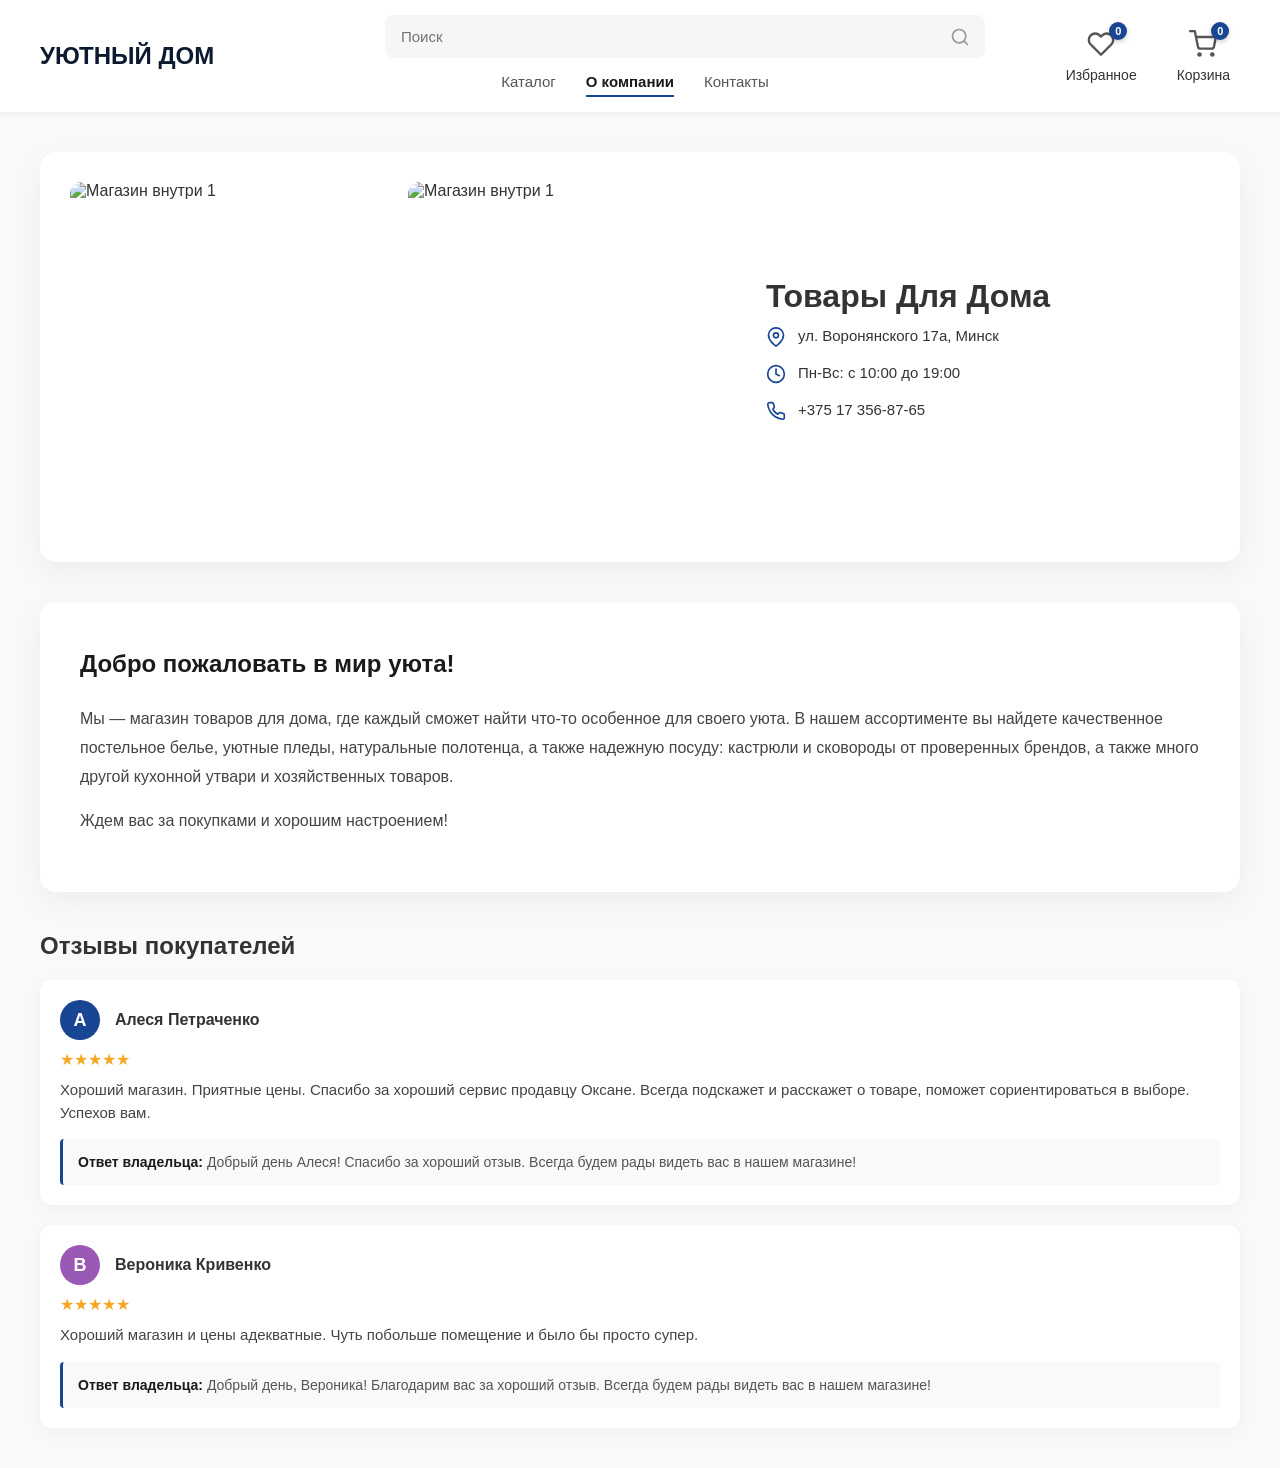
==== about.html @ a15e6d09 "Добавление товаров" ====
<!DOCTYPE html>
<html lang="ru">
<head>
    <meta charset="UTF-8">
    <meta name="viewport" content="width=device-width, initial-scale=1.0">
    <title>О компании — УЮТНЫЙ ДОМ</title>
    <link rel="stylesheet" href="style.css">
    <style>
        .about-container {
            max-width: 1200px;
            margin: 40px auto;
            padding: 0 20px;
        }

        /* Верхний блок */
        .about-top {
            display: flex;
            gap: 30px;
            background: #fff;
            border-radius: 16px;
            padding: 30px;
            box-shadow: 0 10px 30px rgba(0,0,0,0.05);
            margin-bottom: 40px;
        }

        .about-gallery {
            flex: 1.5;
            display: flex;
            gap: 10px;
            height: 350px;
            max-width: 60%; /* Ограничиваем ширину галереи */
            overflow: hidden; /* Скрываем всё, что вылезает */
        }
        
        .about-gallery img {
            width: 100%; 
            height: 100%;
            object-fit: contain;
            border-radius: 12px;
        }

        .about-info {
            flex: 1;
            display: flex;
            flex-direction: column;
            justify-content: center;
        }
        .about-info h1 {
            font-size: 32px;
            margin: 0 0 10px 0;
        }
        .about-rating {
            color: #f5a623;
            font-size: 18px;
            margin-bottom: 20px;
        }
        .about-rating span {
            color: #888;
            font-size: 14px;
            margin-left: 5px;
        }
        .contact-list {
            list-style: none;
            padding: 0;
            margin: 0;
        }
        .contact-list li {
            display: flex;
            align-items: flex-start;
            gap: 12px;
            margin-bottom: 15px;
            font-size: 15px;
            color: #333;
            line-height: 1.4;
        }
        .contact-list svg {
            color: #194693;
            flex-shrink: 0;
            margin-top: 2px;
        }

        /* Блок с текстом */
        .about-text {
            background: #fff;
            border-radius: 16px;
            padding: 40px;
            box-shadow: 0 10px 30px rgba(0,0,0,0.05);
            margin-bottom: 40px;
            line-height: 1.8;
            color: #444;
        }
        .about-text h2 {
            color: #1a1a1a;
            margin-top: 0;
        }

        /* Блок с отзывами */
        .reviews-section h2 {
            font-size: 24px;
            margin-bottom: 20px;
        }
        .review-card {
            background: #fff;
            border-radius: 12px;
            padding: 20px;
            margin-bottom: 20px;
            box-shadow: 0 4px 15px rgba(0,0,0,0.04);
        }
        .review-header {
            display: flex;
            align-items: center;
            gap: 15px;
            margin-bottom: 10px;
        }
        .review-avatar {
            width: 40px;
            height: 40px;
            border-radius: 50%;
            background-color: #194693;
            color: white;
            display: flex;
            align-items: center;
            justify-content: center;
            font-weight: bold;
            font-size: 18px;
        }
        .review-author {
            font-weight: bold;
            color: #333;
        }
        .review-date {
            color: #888;
            font-size: 13px;
        }
        .review-stars {
            color: #f5a623;
            margin-bottom: 10px;
        }
        .review-text {
            font-size: 15px;
            color: #444;
            line-height: 1.5;
            margin-bottom: 15px;
        }
        .owner-reply {
            background: #f8f9fa;
            border-left: 3px solid #194693;
            padding: 15px;
            border-radius: 4px;
            font-size: 14px;
            color: #555;
        }
        .owner-reply strong {
            color: #1a1a1a;
        }
    </style>
</head>
<body>

    <header class="site-header">
        <a href="index.html" class="logo">УЮТНЫЙ ДОМ</a>
        <div class="header-center">
            <div class="search-container">
                <input type="text" id="search-input" placeholder="Поиск">
                <svg width="20" height="20" viewBox="0 0 24 24" fill="none" stroke="#999" stroke-width="2" stroke-linecap="round" stroke-linejoin="round"><circle cx="11" cy="11" r="8"></circle><line x1="21" y1="21" x2="16.65" y2="16.65"></line></svg>
            </div>
            <nav class="main-nav">
                <a href="index.html">Каталог</a>
                <a href="about.html" class="active">О компании</a>
                <a href="contacts.html">Контакты</a>
            </nav>
        </div>
        <div class="header-right">
            <a href="favorites.html" class="fav-link">
                <div class="cart-icon-wrapper">
                    <svg width="28" height="28" viewBox="0 0 24 24" fill="none" stroke="currentColor" stroke-width="2" stroke-linecap="round" stroke-linejoin="round"><path d="M20.84 4.61a5.5 5.5 0 0 0-7.78 0L12 5.67l-1.06-1.06a5.5 5.5 0 0 0-7.78 7.78l1.06 1.06L12 21.23l7.78-7.78 1.06-1.06a5.5 5.5 0 0 0 0-7.78z"></path></svg>
                    <span class="fav-count">0</span>
                </div>
                <span style="margin-top: 5px;">Избранное</span>
            </a>
            <a href="cart.html" class="cart-link" id="cart-icon">
                <div class="cart-icon-wrapper">
                    <svg width="28" height="28" viewBox="0 0 24 24" fill="none" stroke="currentColor" stroke-width="2" stroke-linecap="round" stroke-linejoin="round"><circle cx="9" cy="21" r="1"></circle><circle cx="20" cy="21" r="1"></circle><path d="M1 1h4l2.68 13.39a2 2 0 0 0 2 1.61h9.72a2 2 0 0 0 2-1.61L23 6H6"></path></svg>
                    <span id="cart-count">0</span>
                </div>
                <span style="margin-top: 5px;">Корзина</span>
            </a>
        </div>
    </header>

    <div class="about-container">
        
        <!-- Верхний блок -->
        <div class="about-top">
            <div class="about-gallery">
                <img src="images/shop1.png" alt="Магазин внутри 1">
                <img src="images/shop2.png" alt="Магазин внутри 1">
            </div>
            
            <div class="about-info">
                <h1>Товары Для Дома</h1>
                <ul class="contact-list">
                    <li>
                        <svg width="20" height="20" viewBox="0 0 24 24" fill="none" stroke="currentColor" stroke-width="2" stroke-linecap="round" stroke-linejoin="round"><path d="M21 10c0 7-9 13-9 13s-9-6-9-13a9 9 0 0 1 18 0z"></path><circle cx="12" cy="10" r="3"></circle></svg>
                        <span>ул. Воронянского 17а, Минск</span>
                    </li>
                    <li>
                        <svg width="20" height="20" viewBox="0 0 24 24" fill="none" stroke="currentColor" stroke-width="2" stroke-linecap="round" stroke-linejoin="round"><circle cx="12" cy="12" r="10"></circle><polyline points="12 6 12 12 16 14"></polyline></svg>
                        <span> Пн-Вс: с 10:00 до 19:00</span>
                    </li>
                    <li>
                        <svg width="20" height="20" viewBox="0 0 24 24" fill="none" stroke="currentColor" stroke-width="2" stroke-linecap="round" stroke-linejoin="round"><path d="M22 16.92v3a2 2 0 0 1-2.18 2 19.79 19.79 0 0 1-8.63-3.07 19.5 19.5 0 0 1-6-6 19.79 19.79 0 0 1-3.07-8.67A2 2 0 0 1 4.11 2h3a2 2 0 0 1 2 1.72 12.84 12.84 0 0 0 .7 2.81 2 2 0 0 1-.45 2.11L8.09 9.91a16 16 0 0 0 6 6l1.27-1.27a2 2 0 0 1 2.11-.45 12.84 12.84 0 0 0 2.81.7A2 2 0 0 1 22 16.92z"></path></svg>
                        <span>+375 17 356-87-65</span>
                    </li>
                </ul>
            </div>
        </div>

        <!-- Текстовый блок -->
        <div class="about-text">
            <h2>Добро пожаловать в мир уюта!</h2>
            <p>Мы — магазин товаров для дома, где каждый сможет найти что-то особенное для своего уюта. В нашем ассортименте вы найдете качественное постельное белье, уютные пледы, натуральные полотенца, а также надежную посуду: кастрюли и сковороды от проверенных брендов, а также много другой кухонной утвари и хозяйственных товаров.</p>
            <p>Ждем вас за покупками и хорошим настроением!</p>
        </div>

        <!-- Блок с отзывами -->
        <div class="reviews-section">
            <h2>Отзывы покупателей</h2>
            
            <!-- Отзыв 1 -->
            <div class="review-card">
                <div class="review-header">
                    <div class="review-avatar">А</div>
                    <div>
                        <div class="review-author">Алеся Петраченко</div>
                    </div>
                </div>
                <div class="review-stars">★★★★★</div>
                <div class="review-text">Хороший магазин. Приятные цены. Спасибо за хороший сервис продавцу Оксане. Всегда подскажет и расскажет о товаре, поможет сориентироваться в выборе. Успехов вам.</div>
                <div class="owner-reply">
                    <strong>Ответ владельца:</strong> Добрый день Алеся! Спасибо за хороший отзыв. Всегда будем рады видеть вас в нашем магазине!
                </div>
            </div>

            <!-- Отзыв 2 -->
            <div class="review-card">
                <div class="review-header">
                    <div class="review-avatar" style="background-color: #9b59b6;">В</div>
                    <div>
                        <div class="review-author">Вероника Кривенко</div>
                    </div>
                </div>
                <div class="review-stars">★★★★★</div>
                <div class="review-text">Хороший магазин и цены адекватные. Чуть побольше помещение и было бы просто супер.</div>
                <div class="owner-reply">
                    <strong>Ответ владельца:</strong> Добрый день, Вероника! Благодарим вас за хороший отзыв. Всегда будем рады видеть вас в нашем магазине!
                </div>
            </div>
        </div>

    </div>
    <script src="products-data.js"></script>
    <script src="cart.js"></script>
</body>
</html>
---- style.css ----
/* общие настройки для всего сайта */
body {
    font-family: Arial, sans-serif;
    margin: 0;
    padding: 0;
    background-color: #f8f9fa;
    color: #333;
}

/* шапка сайта */
.site-header {
    display: flex;
    justify-content: space-between;
    align-items: flex-start;
    padding: 15px 40px;
    background-color: #ffffff;
    box-shadow: 0 2px 5px rgba(0,0,0,0.05);
    gap: 20px;
}
.logo {
    font-weight: bold;
    font-size: 24px;
    color: #0c1a30;
    text-decoration: none;
}
.contacts {
    font-weight: bold;
    font-size: 18px;
}

.main-container {
    display: flex;
    justify-content: flex-start;
    max-width: 100%;
    padding-left: 50px;
    gap: 50px;
    padding-right: 100px;
}

/* боковая панель */
.sidebar-filters {
    width: 250px;
    background: #ffffff;
    padding: 20px;
    border-radius: 8px;
    box-shadow: 0 2px 8px rgba(0,0,0,0.04);
    height: fit-content;
    margin-top: 100px;
}
.sidebar-filters h3 {
    margin-top: 0;
    border-bottom: 1px solid #eee;
    padding-bottom: 10px;
}
.filter-group {
    margin-bottom: 20px;
}
.filter-group h4 {
    margin-bottom: 10px;
    color: #666;
}
.filter-group label {
    display: block;
    margin-bottom: 8px;
    cursor: pointer;
    font-size: 14px;
}

/* сетка с карточками товаров */
.products-grid {
    display: grid;
    grid-template-columns: repeat(4, 1fr);
    gap: 20px;
    width: 100%;
    flex-grow: 1;
    margin-top: 20px;
    align-content: start;
}

/* карточка товара */
.product-card {
    background: #ffffff;
    border-radius: 8px;
    padding: 20px;
    position: relative;
    box-shadow: 0 2px 8px rgba(0,0,0,0.04);
    display: flex;
    flex-direction: column;
    justify-content: space-between;
    transition: transform 0.2s;
    cursor: pointer;
}
.product-card:hover {
    transform: translateY(-5px);
}

.product-image {
    width: 100%;
    height: 200px;
    display: flex;
    align-items: center;
    justify-content: center;
    margin-bottom: 15px;
    margin-top: 15px;
    overflow: hidden;
    border-radius: 8px;
}
.product-image img {
    width: 100%;
    height: 100%;
    object-fit: contain;
}

/* ссылка на название товара */
.product-title {
    font-size: 14px;
    color: #0c1a30;
    text-decoration: none;
    font-weight: 500;
    margin-bottom: 10px;
    display: block;
    line-height: 1.4;
    position: relative;
    pointer-events: none;
}

.product-title:hover {
    color: #0056b3;
}

/* цена */
.product-price {
    font-size: 18px;
    font-weight: bold;
    margin: 10px 0;
    color: #111;
}

/* "В корзину" */
.buy-button {
    background-color: #194693;
    color: white;
    border: none;
    padding: 10px;
    border-radius: 6px;
    font-weight: bold;
    cursor: pointer;
    width: 100%;
    transition: background-color 0.2s;
    position: relative;
}
.buy-button:hover {
    background-color: #12346e;
}
.header-right {
    display: flex;
    align-items: center;
    gap: 30px;
}

.header-right {
    display: flex;
    align-items: center;
    gap: 30px;
}

/* стили для корзины */
.cart-link {
    display: flex;
    flex-direction: column;
    align-items: center;
    justify-content: center;
    text-decoration: none;
    color: #333;
    font-size: 14px;
    padding: 5px 10px;
    border-radius: 8px;
    transition: color 0.2s, background 0.2s;
    gap: 4px;
    position: relative;
}

.cart-link:hover {
    color: #e6a117;
    background: #fdfbf7;
}

/* контейнер для иконки и бейджа */
.cart-icon-wrapper {
    position: relative;
    display: flex;
    justify-content: center;
    align-items: center;
}

.cart-link svg {
    color: #555;
    transition: color 0.2s;
}

.cart-link:hover svg {
    color: #e6a117;
}

/* стили для бейджа */
#cart-count {
    position: absolute;
    top: -8px;
    right: -12px;
    background-color: #194693;
    color: white;
    font-size: 11px;
    font-weight: bold;
    width: 18px;
    height: 18px;
    display: flex;
    align-items: center;
    justify-content: center;
    border-radius: 50%;
    box-shadow: 0 2px 5px rgba(0,0,0,0.2);
    font-family: Arial, sans-serif;
}
/* стили для страницы корзины */
.cart-page {
    max-width: 1000px;
    margin: 40px auto;
    padding: 20px;
    background: #fff;
    border-radius: 8px;
    box-shadow: 0 2px 8px rgba(0,0,0,0.04);
}

.cart-page h1 {
    margin-top: 0;
    border-bottom: 2px solid #eee;
    padding-bottom: 15px;
}

.cart-item {
    display: flex;
    align-items: center;
    justify-content: space-between;
    padding: 15px 0;
    border-bottom: 1px solid #eee;
}

.cart-item-info {
    display: flex;
    align-items: center;
    gap: 20px;
    flex: 1;
}

.cart-item-image {
    width: 80px;
    height: 80px;
    object-fit: contain;
}

.cart-item-title {
    font-weight: bold;
    color: #0c1a30;
    text-decoration: none;
    transition: color 0.2s;
}

.cart-item-title:hover {
    color: #194693;
    text-decoration: underline;
}

.cart-item-price {
    color: #666;
    font-size: 14px;
}

.cart-item-controls {
    display: flex;
    align-items: center;
    gap: 15px;
}

.quantity-btn {
    background: #f0f4ff;
    border: none;
    color: #194693;
    font-size: 18px;
    width: 30px;
    height: 30px;
    border-radius: 4px;
    cursor: pointer;
    font-weight: bold;
}
.quantity-btn:hover {
    background: #dce6ff;
}

.remove-btn {
    background: none;
    border: none;
    color: #e62e6b;
    font-size: 20px;
    cursor: pointer;
    padding: 0 10px;
}
.remove-btn:hover {
    color: #b01e4f;
}

.cart-summary {
    margin-top: 30px;
    display: flex;
    justify-content: space-between;
    align-items: center;
    background: #f8f9fa;
    padding: 20px;
    border-radius: 8px;
}

.cart-total {
    font-size: 22px;
    font-weight: bold;
}

.cart-total span {
    color: #194693;
}

.checkout-btn {
    background-color: #e62e6b;
    color: white;
    border: none;
    padding: 12px 30px;
    border-radius: 6px;
    font-weight: bold;
    font-size: 16px;
    cursor: pointer;
    transition: background 0.2s;
}
.checkout-btn:hover {
    background-color: #b01e4f;
}

.tabs-container {
    display: flex;
    gap: 5px;
    flex-wrap: wrap;
    margin-bottom: 15px;
}

.tab-label {
    cursor: pointer;
    flex: 1; 
    text-align: center;
}

/* прячем инпуты */
.tab-label input[type="checkbox"],
.tab-label input[type="radio"] {
    display: none;
}

/* стиль самой кнопки */
.tab-label span {
    display: block;
    padding: 8px 5px;
    background: #f0f4ff;
    border: 1px solid #dce6ff;
    border-radius: 6px;
    font-size: 13px;
    color: #194693;
    transition: all 0.2s;
    font-weight: bold;
}

/* эффект при наведении мыши */
.tab-label span:hover {
    background: #dce6ff;
}

.tab-label input:checked + span {
    background: #c5d5f5;
    border-color: #a8bce8;
    color: #0c1a30;
}

/* контейнер для подфильтров */
.sub-filters {
    margin-top: 10px;
    padding-left: 10px;
    border-left: 2px solid #194693;
    animation: fadeIn 0.3s ease-in-out;
}

.sub-filters label {
    display: block;
    margin-bottom: 8px;
    cursor: pointer;
    font-size: 14px;
    color: #333;
}

@keyframes fadeIn {
    from { opacity: 0; transform: translateY(-5px); }
    to { opacity: 1; transform: translateY(0); }
}

.site-header {
    display: flex;
    justify-content: space-between;
    align-items: center;
    padding: 15px 40px;
    background-color: #ffffff;
    box-shadow: 0 2px 5px rgba(0,0,0,0.05);
    gap: 20px;
}

/* контейнер для поиска */
.search-container {
    flex: 1;
    max-width: 600px;
    position: relative;
    display: flex;
    align-items: center;
    margin-left: 100px;
}

/* строка ввода */
.search-container input {
    width: 100%;
    background-color: #f5f6f8;
    border: 1px solid #f5f6f8;
    border-radius: 8px;
    padding: 12px 15px;
    padding-right: 45px;
    font-size: 15px;
    color: #333;
    outline: none;
    transition: border-color 0.2s, background-color 0.2s;
    font-family: Arial, sans-serif;
}

.search-container input:focus {
    border-color: #d0d0d0;
    background-color: #ffffff;
}

.search-container svg {
    position: absolute;
    right: 15px;
    pointer-events: none;
}

/* стили для ссылки "Вернуться в каталог" в корзине */
#empty-cart-message a {
    color: #333;
    text-decoration: none;
    font-size: 16px;
    transition: color 0.2s ease;
}

#empty-cart-message a:hover {
    color: #194693;
    text-decoration: underline;
}

/* центральный блок шапки */
.header-center {
    flex: 1;
    max-width: 600px;
    display: flex;
    flex-direction: column;
    align-items: center;
    gap: 15px;
}

/* Обновляем поиск */
.search-container {
    width: 100%;
    position: relative;
    display: flex;
    align-items: center;
    margin-left: 100px;
}

.main-nav {
    display: flex;
    gap: 30px;
}

.main-nav a {
    text-decoration: none;
    color: #555;
    font-size: 15px;
    font-weight: 500;
    transition: color 0.2s;
    padding-bottom: 5px;
    border-bottom: 2px solid transparent;
}

.main-nav a:hover {
    color: #194693;
}

.main-nav a.active {
    color: #1a1a1a;
    font-weight: bold;
    border-bottom: 2px solid #194693;
}
/* иконка избранного */
.fav-link {
    display: flex;
    flex-direction: column;
    align-items: center;
    justify-content: center;
    text-decoration: none;
    color: #333;
    font-size: 14px;
    padding: 5px 10px;
    border-radius: 8px;
    transition: color 0.2s, background 0.2s;
    gap: 4px;
    position: relative;
}

.fav-link:hover {
    color: #e6a117;
    background: #fdfbf7;
}

.fav-link svg {
    color: #555;
    transition: color 0.2s;
}

.fav-link:hover svg {
    color: #e62e6b;
}

.fav-count {
    position: absolute;
    top: -8px;
    right: -12px;
    background-color: #194693;
    color: white;
    font-size: 11px;
    font-weight: bold;
    width: 18px;
    height: 18px;
    display: flex;
    align-items: center;
    justify-content: center;
    border-radius: 50%;
    box-shadow: 0 2px 5px rgba(0,0,0,0.2);
    font-family: Arial, sans-serif;
}

.header-right {
    display: flex;
    align-items: center;
    gap: 20px;
}

/* стили для ссылки "Вернуться в каталог" в избранном */
#empty-fav-message a {
    color: #333;
    text-decoration: none;
    font-size: 16px;
    transition: color 0.2s ease;
}

#empty-fav-message a:hover {
    color: #194693;
    text-decoration: underline;
}

.fav-icon-wrapper {
    position: absolute;
    top: 15px;
    right: 15px;
    background: #ffffff;
    border-radius: 50%;
    width: 36px;
    height: 36px;
    display: flex;
    align-items: center;
    justify-content: center;
    cursor: pointer;
    box-shadow: 0 2px 5px rgba(0,0,0,0.15);
    transition: transform 0.2s, box-shadow 0.2s;
    z-index: 10;
}

.fav-icon-wrapper:hover {
    transform: scale(1.1);
    box-shadow: 0 4px 8px rgba(0,0,0,0.2);
}

/* адаптивность для мобильных устройств*/
@media (max-width: 1024px) {
    .products-grid {
        grid-template-columns: repeat(3, 1fr);
    }
    .main-container {
        padding-right: 20px;
    }
}

@media (max-width: 768px) {
    /* шапка */
    .site-header {
        flex-direction: column;
        align-items: center;
        padding: 10px 15px;
        gap: 10px;
    }
    .header-center {
        width: 100%;
        max-width: 100%;
    }
    .search-container {
        margin-left: 0;
        width: 100%;
    }
    .header-right {
        width: 100%;
        justify-content: center;
        gap: 40px;
    }
    
    /* основной контейнер */
    .main-container {
        flex-direction: column;
        padding: 0 15px;
        gap: 20px;
    }
    
    /* боковая панель с фильтрами */
    .sidebar-filters {
        width: 100%;
        margin-top: 10px;
        box-sizing: border-box;
    }

    /* сетка товаров */
    .products-grid {
        grid-template-columns: repeat(2, 1fr);
        gap: 10px;
    }

    /* карточка товара */
    .product-card {
        padding: 10px;
    }
    .product-image {
        height: 140px;
    }
    .product-title {
        font-size: 12px;
    }
    .product-price {
        font-size: 16px;
    }
}

@media (max-width: 480px) {

    .cart-item {
        flex-direction: column;
        align-items: flex-start;
        gap: 10px;
    }
    .cart-item-controls {
        width: 100%;
        justify-content: flex-end;
    }
    .cart-summary {
        flex-direction: column;
        gap: 15px;
        text-align: center;
    }
    
    .product-card-top {
        flex-direction: column;
        padding: 15px;
        gap: 20px;
    }
    .product-image-block img {
        max-height: 250px;
    }

    .contacts-grid {
        grid-template-columns: 1fr;
        padding: 15px;
    }
    .about-top {
        flex-direction: column;
    }
    .about-gallery {
        height: 200px;
    }
}

/* мобильные фильтры */
/* скрываем кнопку на компьютере */
.mobile-filter-btn {
    display: none; 
    width: 100%;
    padding: 12px;
    background: #f0f4ff;
    color: #194693;
    border: 1px solid #dce6ff;
    border-radius: 8px;
    font-size: 16px;
    font-weight: bold;
    cursor: pointer;
    margin-bottom: 20px;
    text-align: center;
    align-items: center;
    justify-content: center;
}

@media (max-width: 768px) {
    .mobile-filter-btn {
        display: flex;
    }

    .sidebar-wrapper {
        display: none;
        position: fixed;
        top: 0;
        left: 0;
        width: 100%;
        height: 100%;
        background: rgba(0,0,0,0.5);
        z-index: 999;
        justify-content: flex-end;
    }

    .sidebar-wrapper.show {
        display: flex;
    }

    .sidebar-filters {
        width: 80%;
        max-width: 350px;
        height: 100%;
        margin: 0;
        border-radius: 0;
        overflow-y: auto;
        animation: slideIn 0.3s ease-out;
        position: relative;
    }

    @keyframes slideIn {
        from { transform: translateX(100%); }
        to { transform: translateX(0); }
    }

    #close-filter-btn {
        display: none;
        font-size: 28px;
        line-height: 1;
        padding: 0 10px;
        color: #333;
    }
}

/* фильтры */
.filter-category {
    border-bottom: 1px solid #eee;
}

.filter-header {
    padding: 15px 0;
    font-weight: bold;
    color: #333;
    cursor: pointer;
    display: flex;
    justify-content: space-between;
    align-items: center;
    transition: color 0.2s;
}

.filter-header:hover {
    color: #194693;
}

.filter-header .arrow {
    font-size: 10px;
    color: #888;
    transition: transform 0.3s;
}

/* Поворот стрелочки */
.filter-category.active .arrow {
    transform: rotate(180deg);
}

.filter-content {
    display: none;
    padding-bottom: 15px;
    animation: slideDown 0.3s ease-out;
}

.filter-category.active .filter-content {
    display: block;
}

.filter-content label {
    display: block;
    margin-bottom: 8px;
    cursor: pointer;
    font-size: 14px;
    color: #555;
}

.filter-content label:hover {
    color: #194693;
}

@keyframes slideDown {
    from { opacity: 0; transform: translateY(-10px); }
    to { opacity: 1; transform: translateY(0); }
}

/* шторка фильтров */
.main-filter-category {
    position: relative;
}

.main-filter-item {
    padding: 15px 0;
    font-weight: bold;
    color: #333;
    cursor: pointer;
    display: flex;
    justify-content: space-between;
    align-items: center;
    border-bottom: 1px solid #eee;
    transition: color 0.2s;
}

.main-filter-item:hover {
    color: #194693;
}

.main-filter-item .arrow {
    font-size: 12px;
    color: #888;
}

.sub-filter-menu {
    position: absolute;
    top: 0;
    left: 100%;
    width: 300px;
    background: #fff;
    box-shadow: 5px 0 15px rgba(0,0,0,0.1);
    padding: 20px;
    border-radius: 0 8px 8px 0;
    display: none;
    z-index: 100;
    height: fit-content;
    border: 1px solid #eee;
}

.main-filter-category:hover .sub-filter-menu {
    display: block;
}

.sub-filter-header {
    display: none;
    margin-bottom: 15px;
    padding-bottom: 10px;
    border-bottom: 1px solid #eee;
}

#back-to-main {
    cursor: pointer;
    color: #194693;
    font-weight: bold;
    font-size: 14px;
}

/* Подкатегории внутри шторки */
.sub-category {
    padding: 10px 0;
    font-weight: bold;
    color: #555;
    cursor: pointer;
    display: flex;
    justify-content: space-between;
    border-bottom: 1px dashed #eee;
}

.sub-category .arrow {
    font-size: 10px;
    transition: transform 0.3s;
}

.sub-category.active .arrow {
    transform: rotate(180deg);
}

.sub-category-content {
    display: none;
    padding: 10px 0 10px 10px;
    border-left: 2px solid #194693;
    margin-bottom: 10px;
}

.sub-category.active + .sub-category-content {
    display: block;
}

.sub-category-content label {
    display: block;
    margin-bottom: 8px;
    font-size: 14px;
    color: #333;
}

@media (max-width: 768px) {
    .sub-filter-menu {
        position: fixed;
        top: 0;
        left: 0;
        width: 100%;
        height: 100%;
        border-radius: 0;
        box-shadow: none;
        z-index: 1001;
        display: none;
        overflow-y: auto;
    }

    .sub-filter-menu.show {
        display: block;
    }

    .sub-filter-header {
        display: block;
    }
}

.filter-level-1 {
    padding: 15px 0;
    font-weight: bold;
    font-size: 16px;
    cursor: pointer;
    display: flex;
    justify-content: space-between;
    align-items: center;
    border-bottom: 1px solid #eee;
}

.filter-level-1 .arrow {
    font-size: 12px;
    transition: transform 0.3s;
}
.filter-level-1.active .arrow {
    transform: rotate(180deg);
}

.filter-level-2 {
    display: none;
    padding-top: 10px;
    animation: slideDown 0.3s ease-out;
}
.filter-level-2.show {
    display: block;
}

@keyframes slideDown {
    from { opacity: 0; transform: translateY(-10px); }
    to { opacity: 1; transform: translateY(0); }
}

/* Элемент категории */
.category-item {
    position: relative;
    border-bottom: 1px dashed #eee;
}

.category-name {
    padding: 12px 0;
    font-size: 14px;
    font-weight: bold;
    color: #555;
    cursor: pointer;
    display: flex;
    justify-content: space-between;
    align-items: center;
    transition: color 0.2s;
}
.category-name:hover {
    color: #194693;
}
.category-name .arrow {
    font-size: 10px;
    color: #aaa;
}

.category-submenu {
    display: none;
    position: absolute;
    top: 0;
    left: 100%;
    width: 250px;
    background: #fff;
    padding: 20px;
    box-shadow: 5px 0 15px rgba(0,0,0,0.1);
    border: 1px solid #eee;
    border-radius: 0 8px 8px 0;
    z-index: 100;
    height: fit-content;
}

.category-item:hover .category-submenu {
    display: block;
}

/* Заголовок внутри выезжающей панели */
.submenu-title {
    font-weight: bold;
    color: #333;
    margin-bottom: 10px;
    font-size: 14px;
    border-bottom: 1px solid #eee;
    padding-bottom: 5px;
}

.category-submenu label {
    display: block;
    margin-bottom: 8px;
    font-size: 14px;
    cursor: pointer;
    color: #555;
}

/* Настройки для телефонов */
@media (max-width: 768px) {
    .category-submenu {
        position: static;
        width: 100%;
        box-shadow: none;
        border: none;
        padding: 10px 0 10px 15px;
        display: none;
    }
    
    /* На телефоне показываем подменю только если есть класс open */
    .category-item.open .category-submenu {
        display: block;
    }
    
    /* На телефоне полностью отключаем наведение */
    .category-item:hover .category-submenu {
        display: none !important;
    }
    
    /* Если открыто по клику, то показываем */
    .category-item.open:hover .category-submenu {
        display: block !important;
    }
}

/*  КНОПКА СБРОСА ФИЛЬТРОВ */
.reset-btn-main {
    width: 100%;
    margin-top: 25px;
    padding: 12px 15px;
    background-color: #f0f0f0;
    color: #555;
    border: 1px solid #ddd;
    border-radius: 8px;
    font-size: 15px;
    font-weight: bold;
    cursor: pointer;
    transition: all 0.2s ease;
    text-align: center;
}

.reset-btn-main:hover {
    background-color: #e0e0e0; 
    color: #333;
}

.reset-btn-main:active {
    background-color: #d0d0d0;
    transform: scale(0.98);
    box-shadow: inset 0 2px 4px rgba(0,0,0,0.1);
}
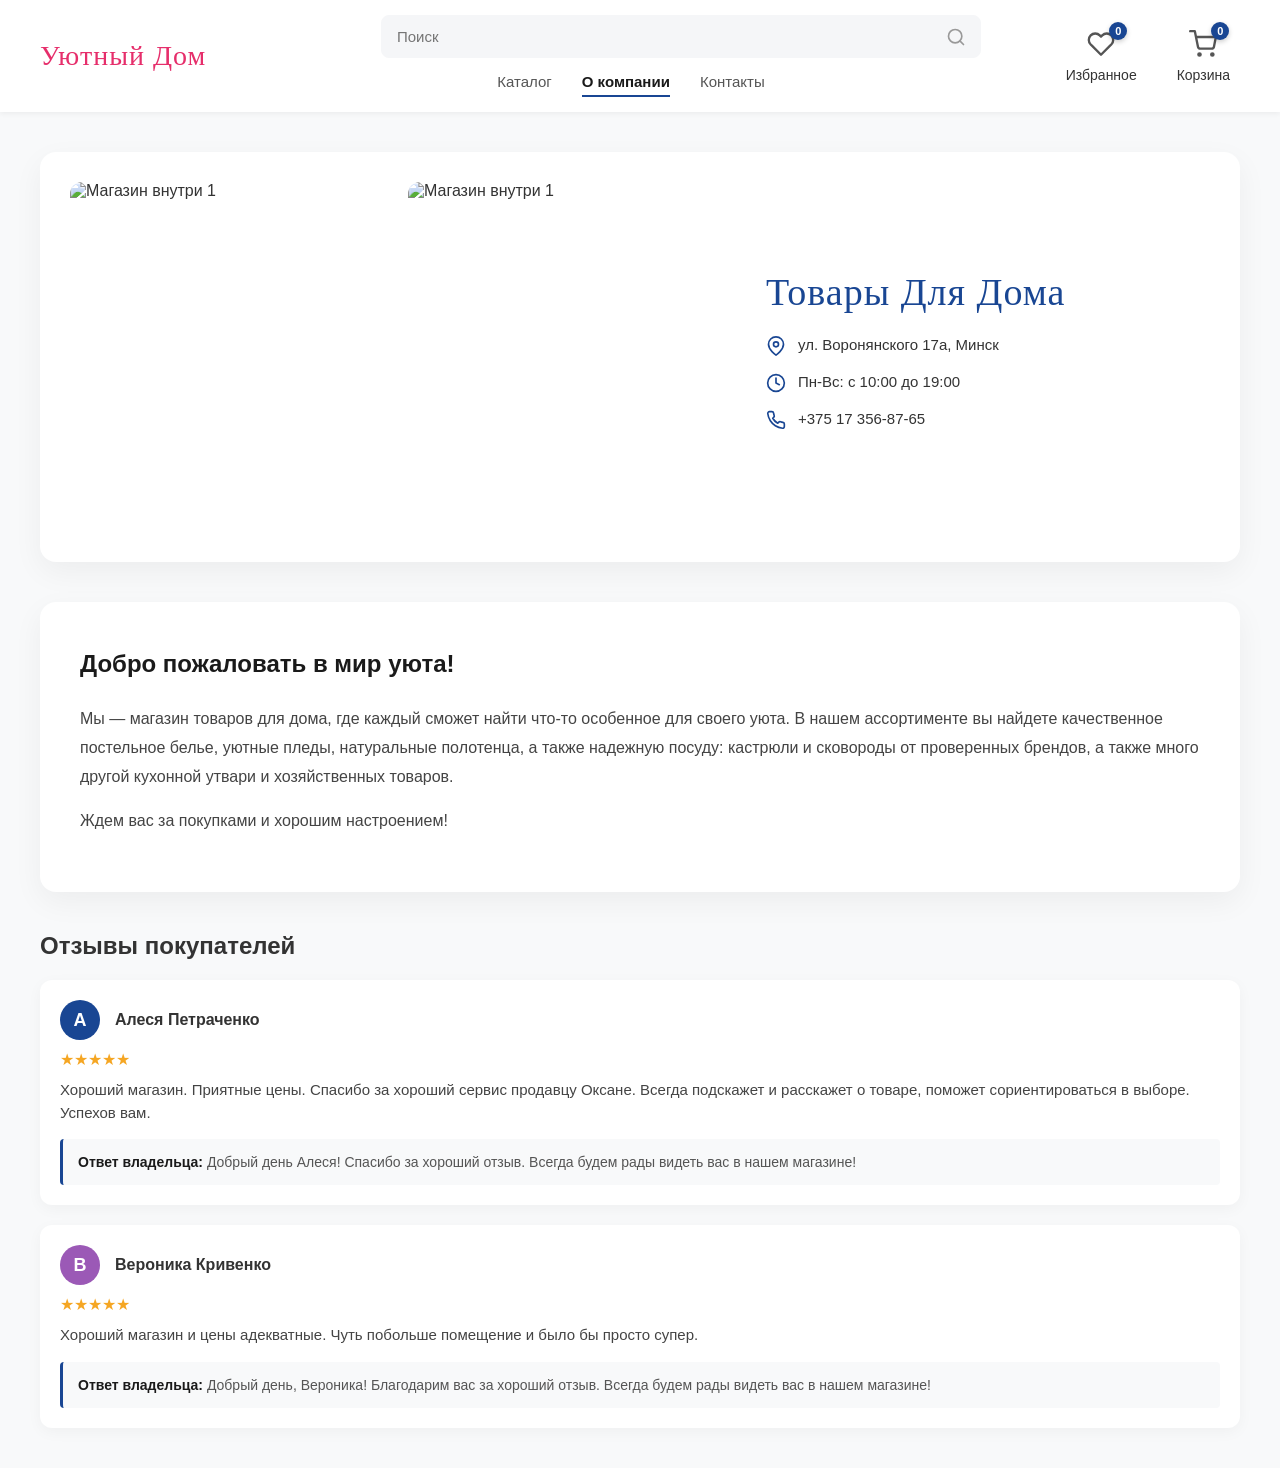
==== commit e96b1126: "Доработка" ====
--- a/about.html
+++ b/about.html
@@ -45,9 +45,14 @@
             flex-direction: column;
             justify-content: center;
         }
-        .about-info h1 {
-            font-size: 32px;
-            margin: 0 0 10px 0;
+        .about-title {
+            font-family: 'Georgia', 'Times New Roman', serif; /* Красивый шрифт с засечками */
+            font-size: 38px; /* Сделали чуть крупнее */
+            font-weight: normal; /* Убрали жирность для элегантности */
+            letter-spacing: 1px; /* Немного разрядили буквы */
+            color: #194693; /* Фирменный синий цвет сайта */
+            margin: 0 0 20px 0;
+            text-transform: capitalize; /* Делает первую букву заглавной */
         }
         .about-rating {
             color: #f5a623;
@@ -158,7 +163,7 @@
 <body>
 
     <header class="site-header">
-        <a href="index.html" class="logo">УЮТНЫЙ ДОМ</a>
+        <a href="index.html" class="logo">Уютный Дом</a>
         <div class="header-center">
             <div class="search-container">
                 <input type="text" id="search-input" placeholder="Поиск">
@@ -198,7 +203,7 @@
             </div>
             
             <div class="about-info">
-                <h1>Товары Для Дома</h1>
+                <h1 class="about-title">Товары для дома</h1>
                 <ul class="contact-list">
                     <li>
                         <svg width="20" height="20" viewBox="0 0 24 24" fill="none" stroke="currentColor" stroke-width="2" stroke-linecap="round" stroke-linejoin="round"><path d="M21 10c0 7-9 13-9 13s-9-6-9-13a9 9 0 0 1 18 0z"></path><circle cx="12" cy="10" r="3"></circle></svg>
--- a/style.css
+++ b/style.css
@@ -18,10 +18,12 @@
     gap: 20px;
 }
 .logo {
-    font-weight: bold;
-    font-size: 24px;
-    color: #0c1a30;
+    font-family: 'Georgia', 'Times New Roman', serif;
+    font-weight: normal;
+    font-size: 28px;
+    color: #e62e6b;
     text-decoration: none;
+    letter-spacing: 1px;
 }
 .contacts {
     font-weight: bold;
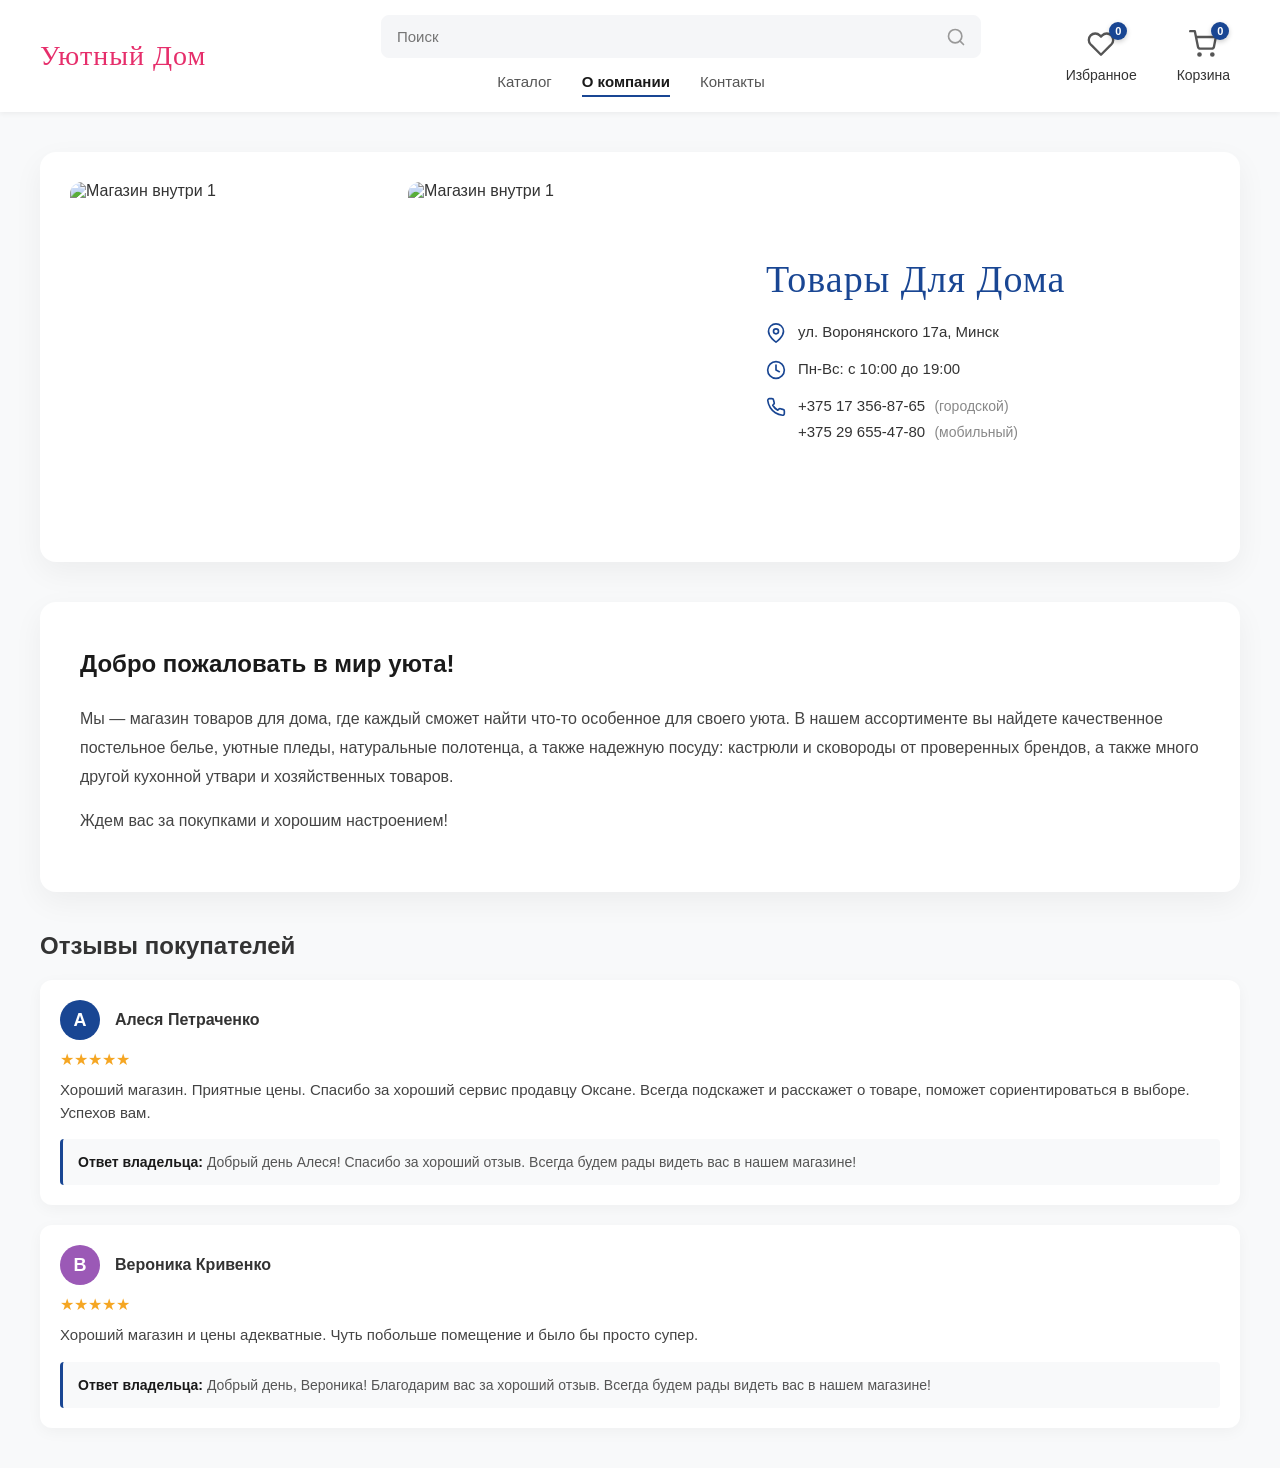
==== commit b955ed4f: "Добавление номера телефона" ====
--- a/about.html
+++ b/about.html
@@ -214,8 +214,11 @@
                         <span> Пн-Вс: с 10:00 до 19:00</span>
                     </li>
                     <li>
-                        <svg width="20" height="20" viewBox="0 0 24 24" fill="none" stroke="currentColor" stroke-width="2" stroke-linecap="round" stroke-linejoin="round"><path d="M22 16.92v3a2 2 0 0 1-2.18 2 19.79 19.79 0 0 1-8.63-3.07 19.5 19.5 0 0 1-6-6 19.79 19.79 0 0 1-3.07-8.67A2 2 0 0 1 4.11 2h3a2 2 0 0 1 2 1.72 12.84 12.84 0 0 0 .7 2.81 2 2 0 0 1-.45 2.11L8.09 9.91a16 16 0 0 0 6 6l1.27-1.27a2 2 0 0 1 2.11-.45 12.84 12.84 0 0 0 2.81.7A2 2 0 0 1 22 16.92z"></path></svg>
-                        <span>+375 17 356-87-65</span>
+                        <svg width="20" height="20" viewBox="0 0 24 24" fill="none" stroke="currentColor" stroke-width="2" stroke-linecap="round" stroke-linejoin="round" style="margin-top: 2px;"><path d="M22 16.92v3a2 2 0 0 1-2.18 2 19.79 19.79 0 0 1-8.63-3.07 19.5 19.5 0 0 1-6-6 19.79 19.79 0 0 1-3.07-8.67A2 2 0 0 1 4.11 2h3a2 2 0 0 1 2 1.72 12.84 12.84 0 0 0 .7 2.81 2 2 0 0 1-.45 2.11L8.09 9.91a16 16 0 0 0 6 6l1.27-1.27a2 2 0 0 1 2.11-.45 12.84 12.84 0 0 0 2.81.7A2 2 0 0 1 22 16.92z"></path></svg>
+                        <div>
+                            <div style="margin-bottom: 4px;">+375 17 356-87-65 <span style="color: #888; font-size: 14px; margin-left: 5px;">(городской)</span></div>
+                            <div>+375 29 655-47-80 <span style="color: #888; font-size: 14px; margin-left: 5px;">(мобильный)</span></div>
+                        </div>
                     </li>
                 </ul>
             </div>
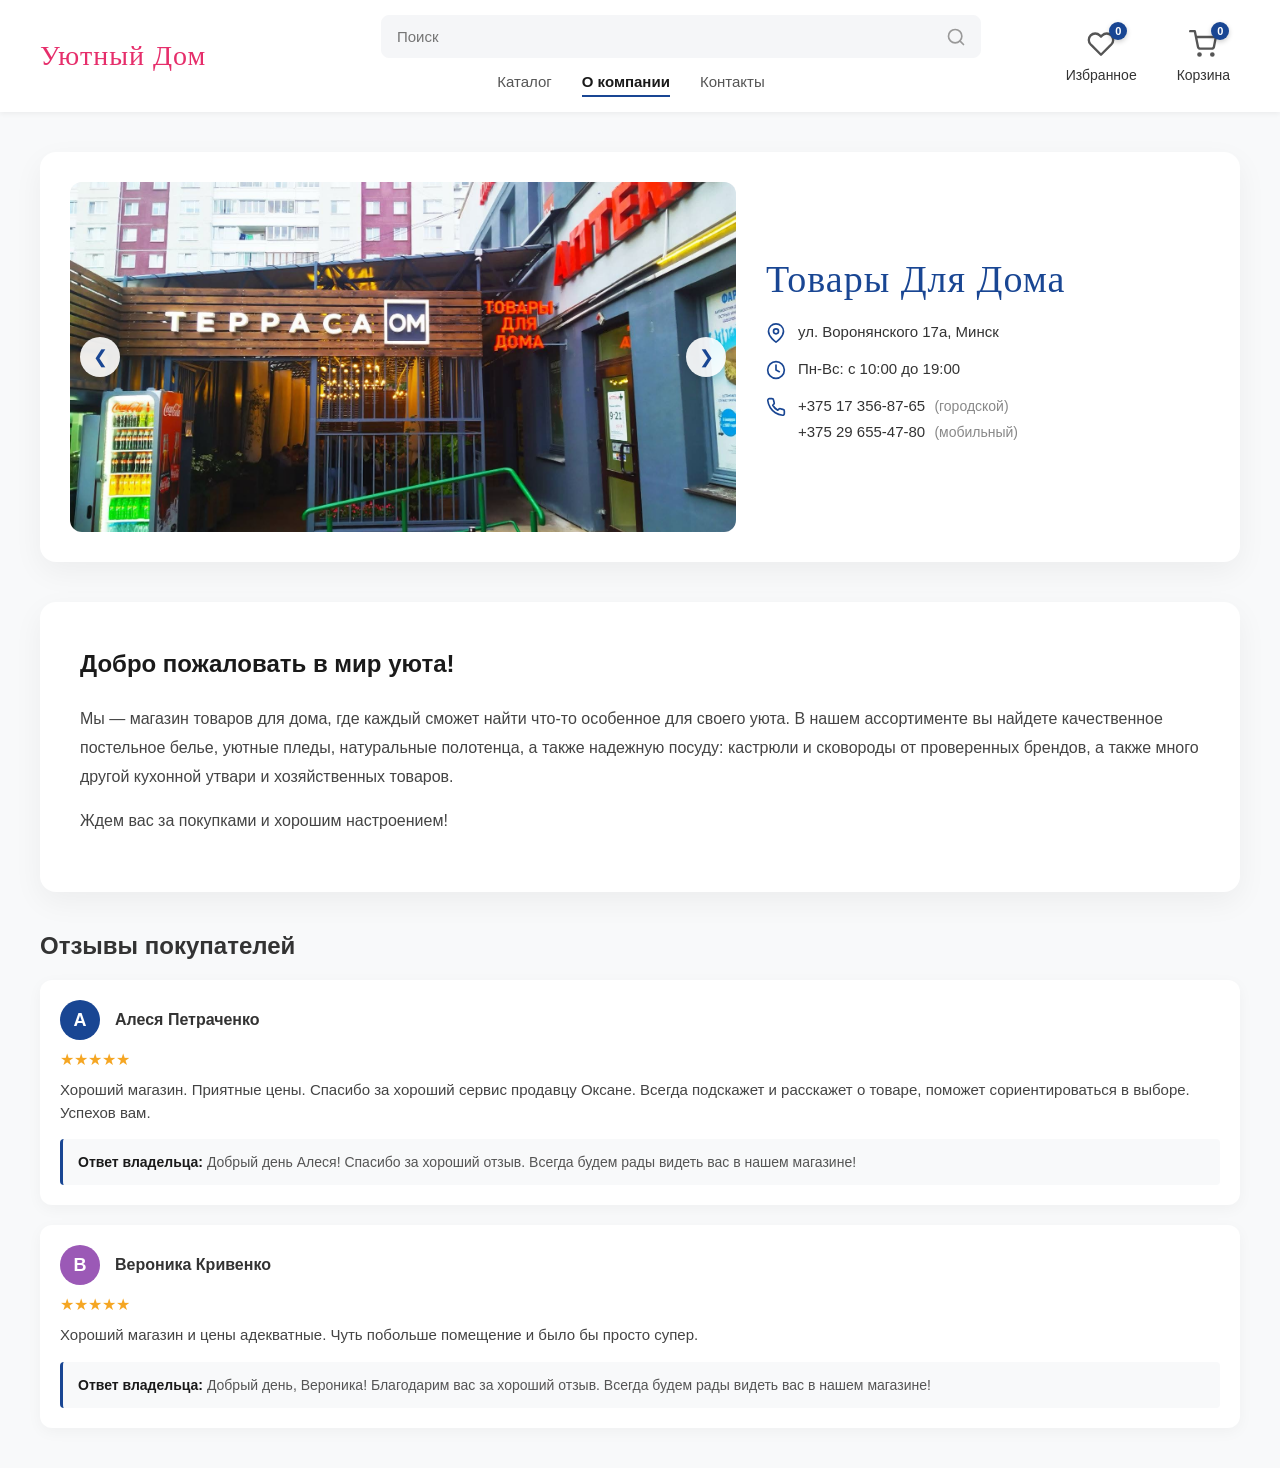
==== commit f6a79568: "Замена фото" ====
--- a/about.html
+++ b/about.html
@@ -25,19 +25,61 @@
 
         .about-gallery {
             flex: 1.5;
-            display: flex;
-            gap: 10px;
+            position: relative;
             height: 350px;
-            max-width: 60%; /* Ограничиваем ширину галереи */
-            overflow: hidden; /* Скрываем всё, что вылезает */
+            max-width: 60%;
+            overflow: hidden;
+            border-radius: 12px;
+            background: #f8f9fa;
+        }
+
+        .gallery-track {
+            display: flex;
+            height: 100%;
+            overflow-x: auto;
+            scroll-snap-type: x mandatory;
+            scroll-behavior: smooth;
+            scrollbar-width: none; /* Скрываем полосу прокрутки в Firefox */
         }
         
-        .about-gallery img {
-            width: 100%; 
+        .gallery-track::-webkit-scrollbar {
+            display: none; /* Скрываем полосу прокрутки в Chrome/Safari */
+        }
+
+        .gallery-track img {
+            flex: 0 0 100%; /* Каждая картинка занимает 100% ширины */
+            width: 100%;
             height: 100%;
-            object-fit: contain;
-            border-radius: 12px;
-        }
+            object-fit: cover; /* Картинки заполняют блок без искажений */
+            scroll-snap-align: center; /* Прилипание при прокрутке */
+        }
+
+        /* Стили для стрелочек */
+        .gallery-btn {
+            position: absolute;
+            top: 50%;
+            transform: translateY(-50%);
+            background: rgba(255, 255, 255, 0.9);
+            border: none;
+            border-radius: 50%;
+            width: 40px;
+            height: 40px;
+            font-size: 18px;
+            color: #194693;
+            cursor: pointer;
+            box-shadow: 0 2px 10px rgba(0,0,0,0.15);
+            z-index: 10;
+            display: flex;
+            align-items: center;
+            justify-content: center;
+            transition: background 0.2s, transform 0.2s;
+        }
+        .gallery-btn:hover {
+            background: #fff;
+            transform: translateY(-50%) scale(1.1);
+        }
+        .gallery-btn.prev { left: 10px; }
+        .gallery-btn.next { right: 10px; }
 
         .about-info {
             flex: 1;
@@ -197,9 +239,16 @@
         
         <!-- Верхний блок -->
         <div class="about-top">
-            <div class="about-gallery">
-                <img src="images/shop1.png" alt="Магазин внутри 1">
-                <img src="images/shop2.png" alt="Магазин внутри 1">
+                        <div class="about-gallery">
+                <button class="gallery-btn prev" onclick="scrollGallery(-1)">❮</button>
+                <div class="gallery-track" id="gallery-track">
+                    <img src="images/shop1.jpg" alt="Терраса">
+                    <img src="images/shop2.jpg" alt="Вход в магазин">
+                    <img src="images/shop3.jpg" alt="Фасад здания">
+                    <img src="images/shop4.jpg" alt="Вход в магазин с лестницей">
+                    <img src="images/shop5.jpg" alt="Фасад и терраса">
+                </div>
+                <button class="gallery-btn next" onclick="scrollGallery(1)">❯</button>
             </div>
             
             <div class="about-info">
@@ -269,5 +318,13 @@
     </div>
     <script src="products-data.js"></script>
     <script src="cart.js"></script>
+    <script>
+        function scrollGallery(direction) {
+            const track = document.getElementById('gallery-track');
+            const imageWidth = track.clientWidth; // Получаем ширину одной картинки
+            track.scrollBy({ left: direction * imageWidth, behavior: 'smooth' });
+        }
+    </script>
+</body>
 </body>
 </html>
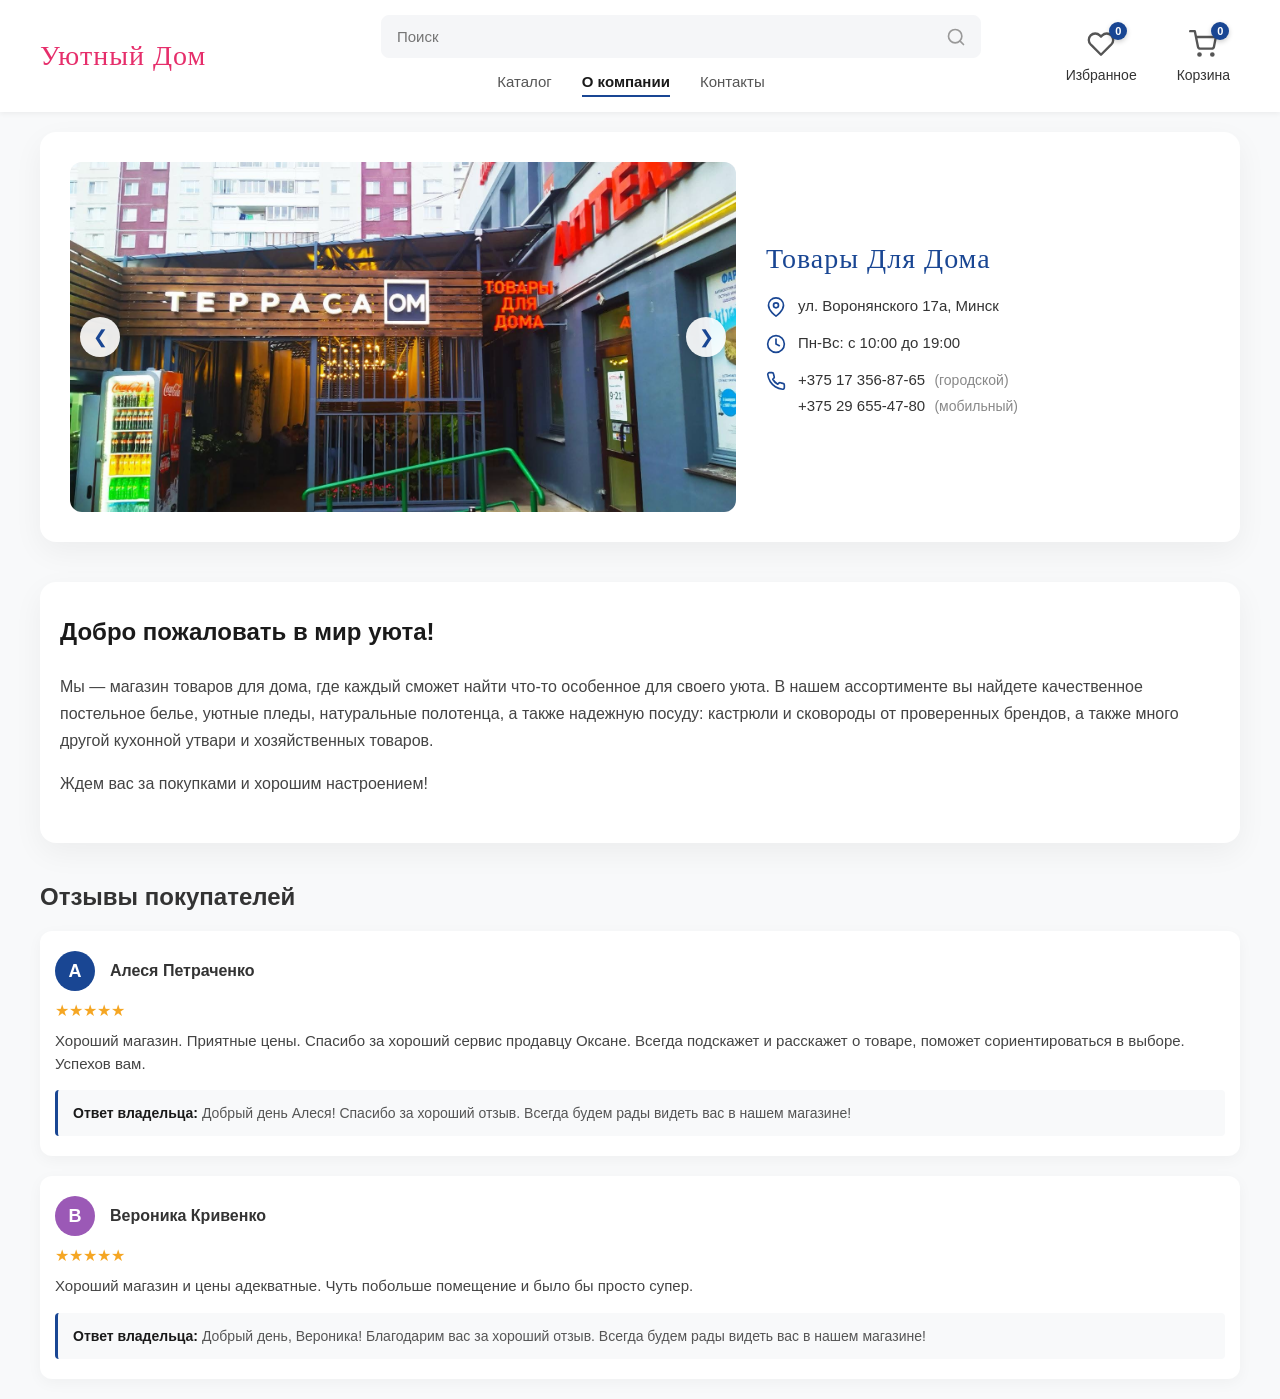
==== commit 6506e04d: "Оптимизация для мобильных устройств" ====
--- a/about.html
+++ b/about.html
@@ -8,8 +8,8 @@
     <style>
         .about-container {
             max-width: 1200px;
-            margin: 40px auto;
-            padding: 0 20px;
+            margin: 20px auto; /* Уменьшили отступ сверху */
+            padding: 0 15px; /* Чуть меньше по бокам */
         }
 
         /* Верхний блок */
@@ -89,7 +89,7 @@
         }
         .about-title {
             font-family: 'Georgia', 'Times New Roman', serif; /* Красивый шрифт с засечками */
-            font-size: 38px; /* Сделали чуть крупнее */
+            font-size: 28px; /* Сделали чуть крупнее */
             font-weight: normal; /* Убрали жирность для элегантности */
             letter-spacing: 1px; /* Немного разрядили буквы */
             color: #194693; /* Фирменный синий цвет сайта */
@@ -130,10 +130,10 @@
         .about-text {
             background: #fff;
             border-radius: 16px;
-            padding: 40px;
+            padding: 30px 20px;
             box-shadow: 0 10px 30px rgba(0,0,0,0.05);
             margin-bottom: 40px;
-            line-height: 1.8;
+            line-height: 1.7;
             color: #444;
         }
         .about-text h2 {
@@ -149,7 +149,7 @@
         .review-card {
             background: #fff;
             border-radius: 12px;
-            padding: 20px;
+            padding: 20px 15px; /* Уменьшили отступы */
             margin-bottom: 20px;
             box-shadow: 0 4px 15px rgba(0,0,0,0.04);
         }
--- a/style.css
+++ b/style.css
@@ -697,9 +697,13 @@
     }
     .about-top {
         flex-direction: column;
+        padding: 15px; /* Уменьшаем внутренние отступы, чтобы было больше места */
+        gap: 20px;
     }
     .about-gallery {
-        height: 200px;
+        max-width: 100%; /* Разрешаем галерее занять всю ширину */
+        aspect-ratio: 4 / 3; /* На телефоне лучше смотрится 4:3, картинка будет чуть выше */
+        height: auto; /* Убираем фиксированную высоту */
     }
 }
 
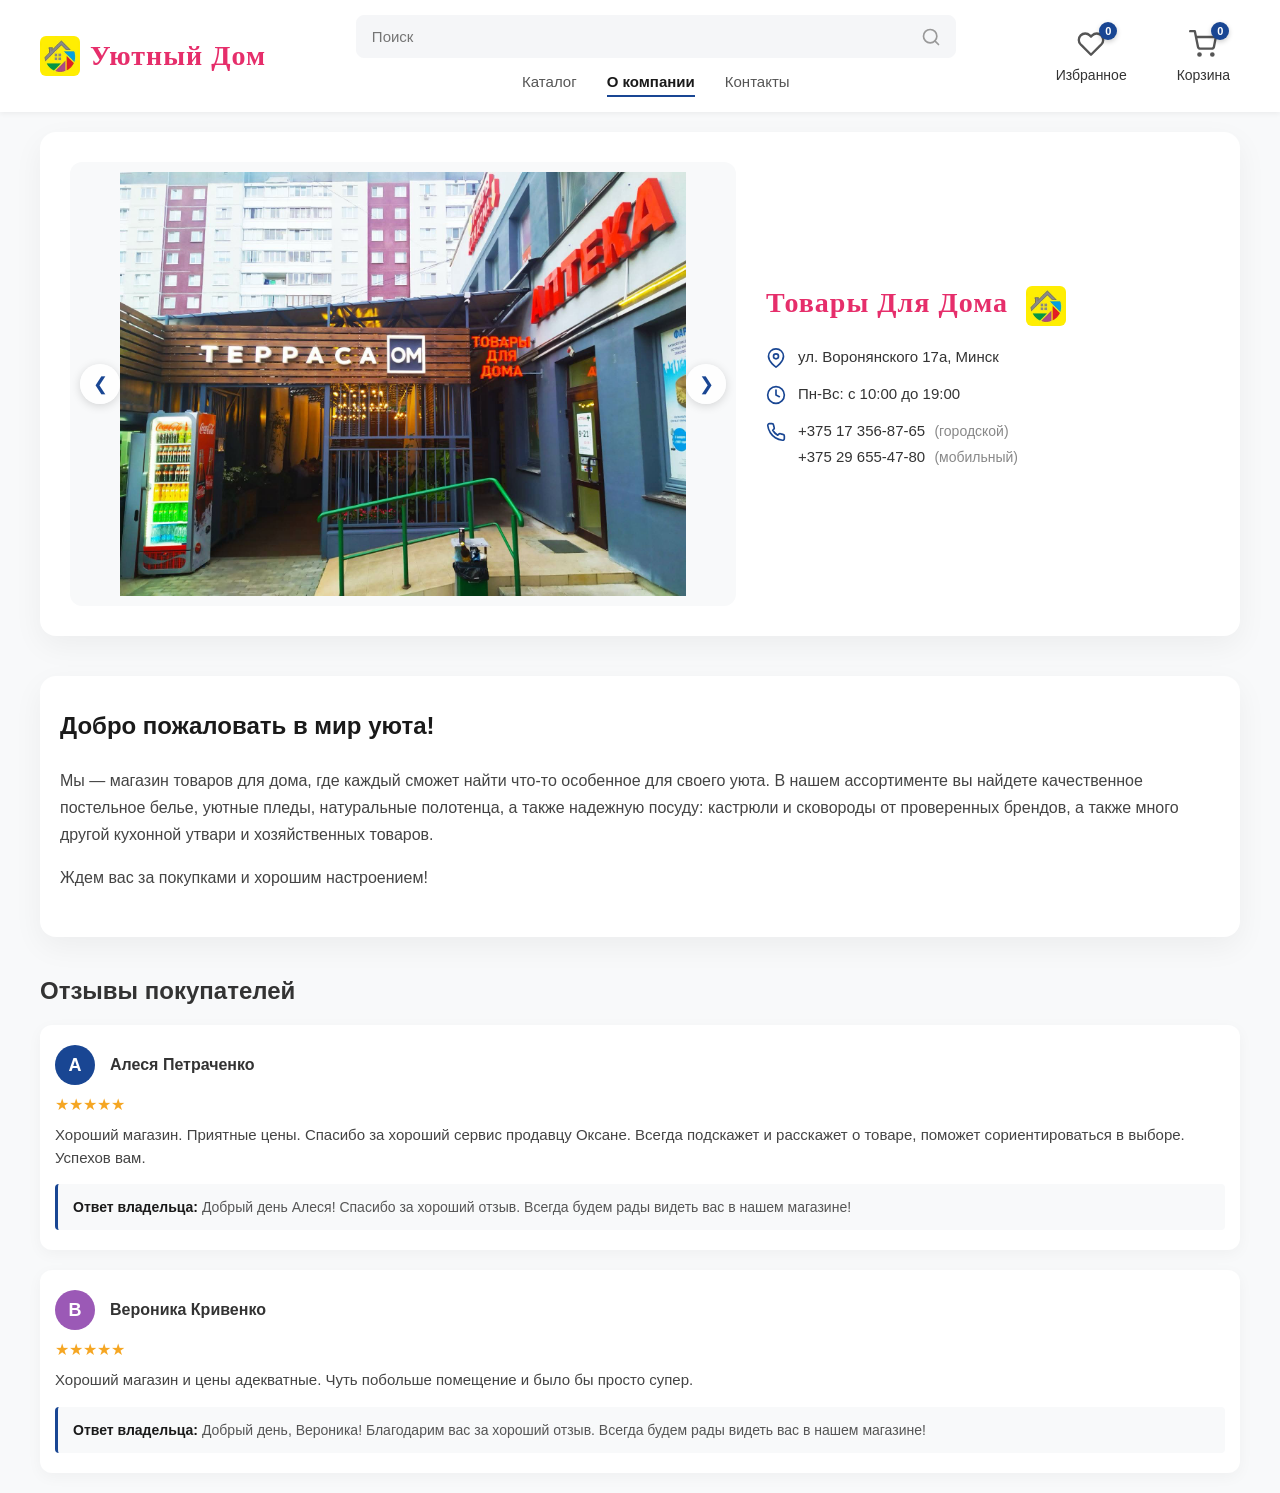
==== commit c8bf45bb: "Исправление ошибок" ====
--- a/about.html
+++ b/about.html
@@ -26,11 +26,11 @@
         .about-gallery {
             flex: 1.5;
             position: relative;
-            height: 350px;
+            aspect-ratio: 3 / 2; 
             max-width: 60%;
             overflow: hidden;
             border-radius: 12px;
-            background: #f8f9fa;
+            background: #f8f9fa; /* Фон уже светло-серый, это хорошо */
         }
 
         .gallery-track {
@@ -47,11 +47,13 @@
         }
 
         .gallery-track img {
-            flex: 0 0 100%; /* Каждая картинка занимает 100% ширины */
+            flex: 0 0 100%;
             width: 100%;
             height: 100%;
-            object-fit: cover; /* Картинки заполняют блок без искажений */
-            scroll-snap-align: center; /* Прилипание при прокрутке */
+            object-fit: contain; /* Фото видно полностью, без обрезки */
+            scroll-snap-align: center;
+            padding: 10px; /* Небольшой отступ, чтобы фото не прилипало к краям */
+            box-sizing: border-box;
         }
 
         /* Стили для стрелочек */
@@ -90,9 +92,9 @@
         .about-title {
             font-family: 'Georgia', 'Times New Roman', serif; /* Красивый шрифт с засечками */
             font-size: 28px; /* Сделали чуть крупнее */
-            font-weight: normal; /* Убрали жирность для элегантности */
+            font-weight: bold; /* Убрали жирность для элегантности */
             letter-spacing: 1px; /* Немного разрядили буквы */
-            color: #194693; /* Фирменный синий цвет сайта */
+            color: #e62e6b; /* Фирменный синий цвет сайта */
             margin: 0 0 20px 0;
             text-transform: capitalize; /* Делает первую букву заглавной */
         }
@@ -205,7 +207,10 @@
 <body>
 
     <header class="site-header">
-        <a href="index.html" class="logo">Уютный Дом</a>
+        <a href="index.html" class="logo">
+    <img src="images/logo.jpg" alt="Логотип">
+    Уютный Дом
+</a>
         <div class="header-center">
             <div class="search-container">
                 <input type="text" id="search-input" placeholder="Поиск">
@@ -252,7 +257,10 @@
             </div>
             
             <div class="about-info">
-                <h1 class="about-title">Товары для дома</h1>
+                <h1 class="about-title">
+    Товары для дома
+    <img src="images/logo.jpg" alt="Иконка" style="height: 40px; vertical-align: middle; margin-left: 10px; border-radius: 6px;">
+</h1>
                 <ul class="contact-list">
                     <li>
                         <svg width="20" height="20" viewBox="0 0 24 24" fill="none" stroke="currentColor" stroke-width="2" stroke-linecap="round" stroke-linejoin="round"><path d="M21 10c0 7-9 13-9 13s-9-6-9-13a9 9 0 0 1 18 0z"></path><circle cx="12" cy="10" r="3"></circle></svg>
--- a/style.css
+++ b/style.css
@@ -11,19 +11,31 @@
 .site-header {
     display: flex;
     justify-content: space-between;
-    align-items: flex-start;
+    align-items: center;
     padding: 15px 40px;
     background-color: #ffffff;
     box-shadow: 0 2px 5px rgba(0,0,0,0.05);
-    gap: 20px;
+    gap: 40px;
 }
 .logo {
+    display: flex;
+    align-items: center;
+    gap: 10px;
     font-family: 'Georgia', 'Times New Roman', serif;
-    font-weight: normal;
+    font-weight: bold;
     font-size: 28px;
     color: #e62e6b;
     text-decoration: none;
     letter-spacing: 1px;
+    flex: 0 0 auto;
+    min-width: auto;
+    white-space: nowrap;
+}
+
+.logo img {
+    height: 40px;
+    width: auto;
+    border-radius: 6px;
 }
 .contacts {
     font-weight: bold;
@@ -158,12 +170,9 @@
     display: flex;
     align-items: center;
     gap: 30px;
-}
-
-.header-right {
-    display: flex;
-    align-items: center;
-    gap: 30px;
+    flex: 0 0 auto;
+    justify-content: flex-end;
+    white-space: nowrap;
 }
 
 /* стили для корзины */
@@ -407,24 +416,15 @@
     to { opacity: 1; transform: translateY(0); }
 }
 
-.site-header {
-    display: flex;
-    justify-content: space-between;
-    align-items: center;
-    padding: 15px 40px;
-    background-color: #ffffff;
-    box-shadow: 0 2px 5px rgba(0,0,0,0.05);
-    gap: 20px;
-}
-
 /* контейнер для поиска */
 .search-container {
     flex: 1;
-    max-width: 600px;
+    max-width: 100%;
+    width: 100%;
     position: relative;
     display: flex;
     align-items: center;
-    margin-left: 100px;
+    margin-left: 0;
 }
 
 /* строка ввода */
@@ -474,15 +474,7 @@
     flex-direction: column;
     align-items: center;
     gap: 15px;
-}
-
-/* Обновляем поиск */
-.search-container {
     width: 100%;
-    position: relative;
-    display: flex;
-    align-items: center;
-    margin-left: 100px;
 }
 
 .main-nav {
@@ -555,12 +547,6 @@
     border-radius: 50%;
     box-shadow: 0 2px 5px rgba(0,0,0,0.2);
     font-family: Arial, sans-serif;
-}
-
-.header-right {
-    display: flex;
-    align-items: center;
-    gap: 20px;
 }
 
 /* стили для ссылки "Вернуться в каталог" в избранном */
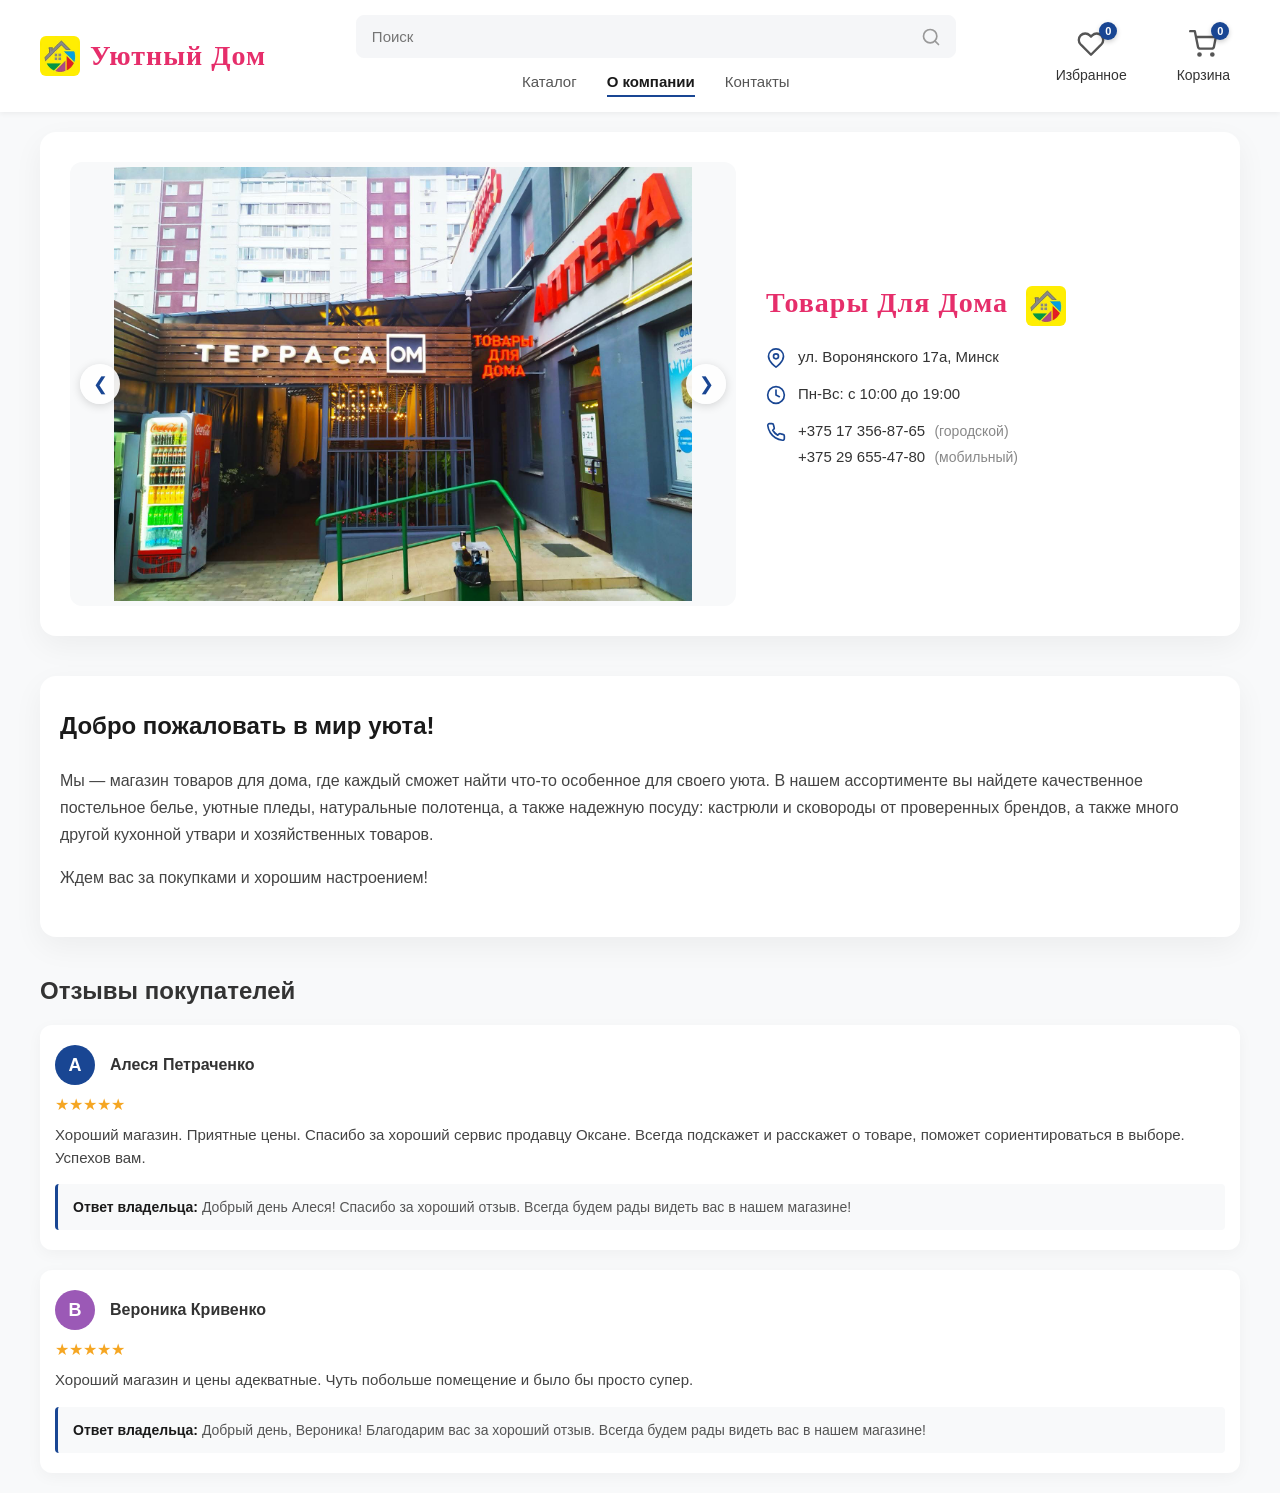
==== commit 7213a51a: "Адаптивность мобильных устройств" ====
--- a/about.html
+++ b/about.html
@@ -30,7 +30,7 @@
             max-width: 60%;
             overflow: hidden;
             border-radius: 12px;
-            background: #f8f9fa; /* Фон уже светло-серый, это хорошо */
+            background: #f8f9fa;
         }
 
         .gallery-track {
@@ -52,7 +52,7 @@
             height: 100%;
             object-fit: contain; /* Фото видно полностью, без обрезки */
             scroll-snap-align: center;
-            padding: 10px; /* Небольшой отступ, чтобы фото не прилипало к краям */
+            padding: 5px; /* Небольшой отступ, чтобы фото не прилипало к краям */
             box-sizing: border-box;
         }
 
--- a/style.css
+++ b/style.css
@@ -683,13 +683,15 @@
     }
     .about-top {
         flex-direction: column;
-        padding: 15px; /* Уменьшаем внутренние отступы, чтобы было больше места */
+        padding: 15px;
         gap: 20px;
     }
     .about-gallery {
-        max-width: 100%; /* Разрешаем галерее занять всю ширину */
-        aspect-ratio: 4 / 3; /* На телефоне лучше смотрится 4:3, картинка будет чуть выше */
-        height: auto; /* Убираем фиксированную высоту */
+        max-width: 100%; /* Фото на всю ширину */
+        width: 100%;
+        aspect-ratio: 4 / 3; /* Идеальные пропорции для мобилки */
+        height: auto; 
+        margin-bottom: 10px; /* Небольшой отступ снизу */
     }
 }
 
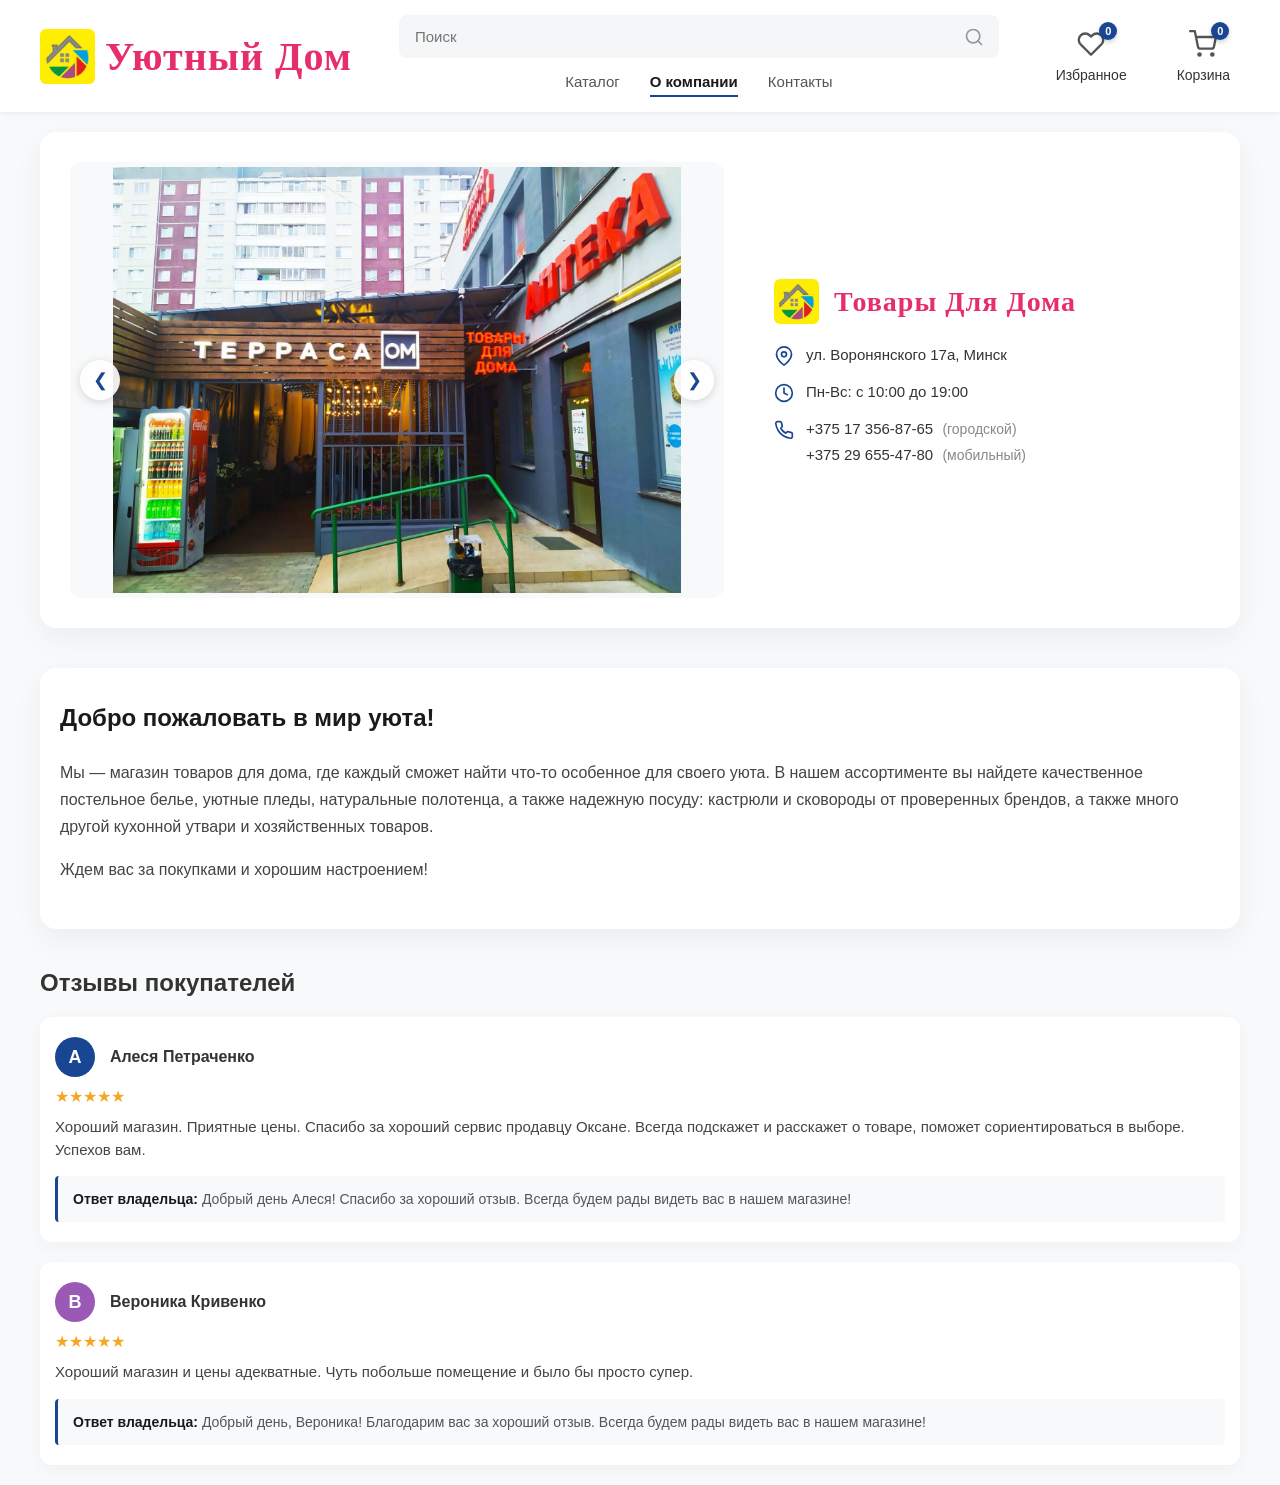
==== commit ca4c84cd: "Доработка сайта" ====
--- a/about.html
+++ b/about.html
@@ -30,7 +30,7 @@
             max-width: 60%;
             overflow: hidden;
             border-radius: 12px;
-            background: #f8f9fa;
+            background: #f8f9fa; /* Фон уже светло-серый, это хорошо */
         }
 
         .gallery-track {
@@ -88,6 +88,8 @@
             display: flex;
             flex-direction: column;
             justify-content: center;
+            align-items: flex-start; /* <-- Прижимаем всё содержимое к левому краю */
+            padding-left: 20px; /* <-- Добавляем небольшой отступ от галереи, чтобы не прилипало */
         }
         .about-title {
             font-family: 'Georgia', 'Times New Roman', serif; /* Красивый шрифт с засечками */
@@ -244,23 +246,24 @@
         
         <!-- Верхний блок -->
         <div class="about-top">
-                        <div class="about-gallery">
+            <div class="about-gallery">
                 <button class="gallery-btn prev" onclick="scrollGallery(-1)">❮</button>
                 <div class="gallery-track" id="gallery-track">
-                    <img src="images/shop1.jpg" alt="Терраса">
-                    <img src="images/shop2.jpg" alt="Вход в магазин">
-                    <img src="images/shop3.jpg" alt="Фасад здания">
-                    <img src="images/shop4.jpg" alt="Вход в магазин с лестницей">
-                    <img src="images/shop5.jpg" alt="Фасад и терраса">
+                    <img src="images/shop1.jpg" alt="Терраса" onclick="openModal(this.src)" style="cursor: zoom-in;">
+                    <img src="images/shop2.jpg" alt="Вход в магазин" onclick="openModal(this.src)" style="cursor: zoom-in;">
+                    <img src="images/shop6.jpg" alt="Вход в магазин" onclick="openModal(this.src)" style="cursor: zoom-in;">
+                    <img src="images/shop3.jpg" alt="Фасад здания" onclick="openModal(this.src)" style="cursor: zoom-in;">
+                    <img src="images/shop4.jpg" alt="Вход в магазин с лестницей" onclick="openModal(this.src)" style="cursor: zoom-in;">
+                    <img src="images/shop5.jpg" alt="Фасад и терраса" onclick="openModal(this.src)" style="cursor: zoom-in;">
                 </div>
                 <button class="gallery-btn next" onclick="scrollGallery(1)">❯</button>
             </div>
             
             <div class="about-info">
-                <h1 class="about-title">
-    Товары для дома
-    <img src="images/logo.jpg" alt="Иконка" style="height: 40px; vertical-align: middle; margin-left: 10px; border-radius: 6px;">
-</h1>
+                <h1 class="about-title" style="display: flex; align-items: center; gap: 15px;">
+                    <img src="images/logo.jpg" alt="Иконка" style="height: 45px; border-radius: 6px;">
+                    Товары для дома
+                </h1>
                 <ul class="contact-list">
                     <li>
                         <svg width="20" height="20" viewBox="0 0 24 24" fill="none" stroke="currentColor" stroke-width="2" stroke-linecap="round" stroke-linejoin="round"><path d="M21 10c0 7-9 13-9 13s-9-6-9-13a9 9 0 0 1 18 0z"></path><circle cx="12" cy="10" r="3"></circle></svg>
@@ -324,15 +327,78 @@
         </div>
 
     </div>
+    
+    <!-- Подключаем скрипты -->
     <script src="products-data.js"></script>
     <script src="cart.js"></script>
-    <script>
+    
+    <!-- Модальное окно для просмотра фото -->
+    <div id="image-modal" class="image-modal" onclick="closeModal()">
+        <span class="close-modal">&times;</span>
+        
+        <!-- Стрелка влево -->
+        <button class="modal-btn prev" onclick="changeModalImage(event, -1)">❮</button>
+        
+        <!-- Картинка -->
+        <img id="modal-img" src="" alt="Просмотр фото" onclick="event.stopPropagation()">
+        
+        <!-- Стрелка вправо -->
+        <button class="modal-btn next" onclick="changeModalImage(event, 1)">❯</button>
+    </div>
+
+    <!-- Скрипты для галереи и модального окна -->
+        <script>
+        // Функции для слайдера (галереи)
         function scrollGallery(direction) {
             const track = document.getElementById('gallery-track');
-            const imageWidth = track.clientWidth; // Получаем ширину одной картинки
+            const imageWidth = track.clientWidth; 
             track.scrollBy({ left: direction * imageWidth, behavior: 'smooth' });
+        }
+
+        // Переменные для модального окна
+        let currentModalImages = [];
+        let currentModalIndex = 0;
+
+        function openModal(src) {
+            const modal = document.getElementById('image-modal');
+            const modalImg = document.getElementById('modal-img');
+            
+            // Собираем все картинки из галереи в массив
+            const allImages = document.querySelectorAll('.gallery-track img');
+            currentModalImages = Array.from(allImages).map(img => img.src);
+            
+            // Находим индекс той картинки, на которую кликнули
+            currentModalIndex = currentModalImages.indexOf(src);
+
+            modal.style.display = 'flex';
+            modalImg.src = src;
+            document.body.style.overflow = 'hidden';
+        }
+
+        function closeModal() {
+            const modal = document.getElementById('image-modal');
+            modal.style.display = 'none';
+            document.body.style.overflow = '';
+        }
+
+        // Функция перелистывания фото в модальном окне
+        function changeModalImage(event, direction) {
+            event.stopPropagation(); // Чтобы клик по стрелке не закрывал окно
+            
+            currentModalIndex += direction;
+            
+            // Если дошли до конца, переключаем на начало
+            if (currentModalIndex >= currentModalImages.length) {
+                currentModalIndex = 0;
+            }
+            // Если ушли в минус, переключаем на конец
+            if (currentModalIndex < 0) {
+                currentModalIndex = currentModalImages.length - 1;
+            }
+            
+            // Меняем картинку
+            document.getElementById('modal-img').src = currentModalImages[currentModalIndex];
         }
     </script>
 </body>
-</body>
 </html>
--- a/style.css
+++ b/style.css
@@ -7,6 +7,95 @@
     color: #333;
 }
 
+        /* Стили для полноэкранного просмотра фото */
+        .image-modal {
+            display: none; /* По умолчанию скрыто */
+            position: fixed;
+            z-index: 9999;
+            left: 0;
+            top: 0;
+            width: 100%;
+            height: 100%;
+            background-color: rgba(0, 0, 0, 0.85); /* Темный полупрозрачный фон */
+            backdrop-filter: blur(5px); /* Легкое размытие фона */
+            align-items: center;
+            justify-content: center;
+            cursor: zoom-out;
+        }
+
+        .image-modal img {
+            max-width: 90%;
+            max-height: 90%;
+            border-radius: 8px;
+            box-shadow: 0 10px 30px rgba(0,0,0,0.5);
+            object-fit: contain;
+            animation: zoomIn 0.3s ease;
+        }
+
+        /* Кнопка закрытия (крестик) */
+        .close-modal {
+            position: absolute;
+            top: 20px;
+            right: 30px;
+            color: white;
+            font-size: 40px;
+            font-weight: bold;
+            cursor: pointer;
+            transition: color 0.2s;
+        }
+        .close-modal:hover {
+            color: #e62e6b;
+        }
+
+        @keyframes zoomIn {
+            from { transform: scale(0.9); opacity: 0; }
+            to { transform: scale(1); opacity: 1; }
+        }
+
+                /* Стили для стрелок в модальном окне */
+        .modal-btn {
+            position: absolute;
+            top: 50%;
+            transform: translateY(-50%);
+            background: rgba(255, 255, 255, 0.2);
+            border: none;
+            color: white;
+            font-size: 40px;
+            width: 60px;
+            height: 60px;
+            border-radius: 50%;
+            cursor: pointer;
+            display: flex;
+            align-items: center;
+            justify-content: center;
+            transition: background 0.2s, transform 0.2s;
+            z-index: 10000;
+        }
+
+        .modal-btn:hover {
+            background: rgba(255, 255, 255, 0.4);
+            transform: translateY(-50%) scale(1.1);
+        }
+
+        .modal-btn.prev {
+            left: 40px;
+        }
+
+        .modal-btn.next {
+            right: 40px;
+        }
+
+        /* На мобильных делаем стрелки чуть меньше */
+        @media (max-width: 768px) {
+            .modal-btn {
+                width: 45px;
+                height: 45px;
+                font-size: 24px;
+            }
+            .modal-btn.prev { left: 10px; }
+            .modal-btn.next { right: 10px; }
+        }
+
 /* шапка сайта */
 .site-header {
     display: flex;
@@ -23,7 +112,7 @@
     gap: 10px;
     font-family: 'Georgia', 'Times New Roman', serif;
     font-weight: bold;
-    font-size: 28px;
+    font-size: 40px;
     color: #e62e6b;
     text-decoration: none;
     letter-spacing: 1px;
@@ -33,7 +122,7 @@
 }
 
 .logo img {
-    height: 40px;
+    height: 55px;
     width: auto;
     border-radius: 6px;
 }
